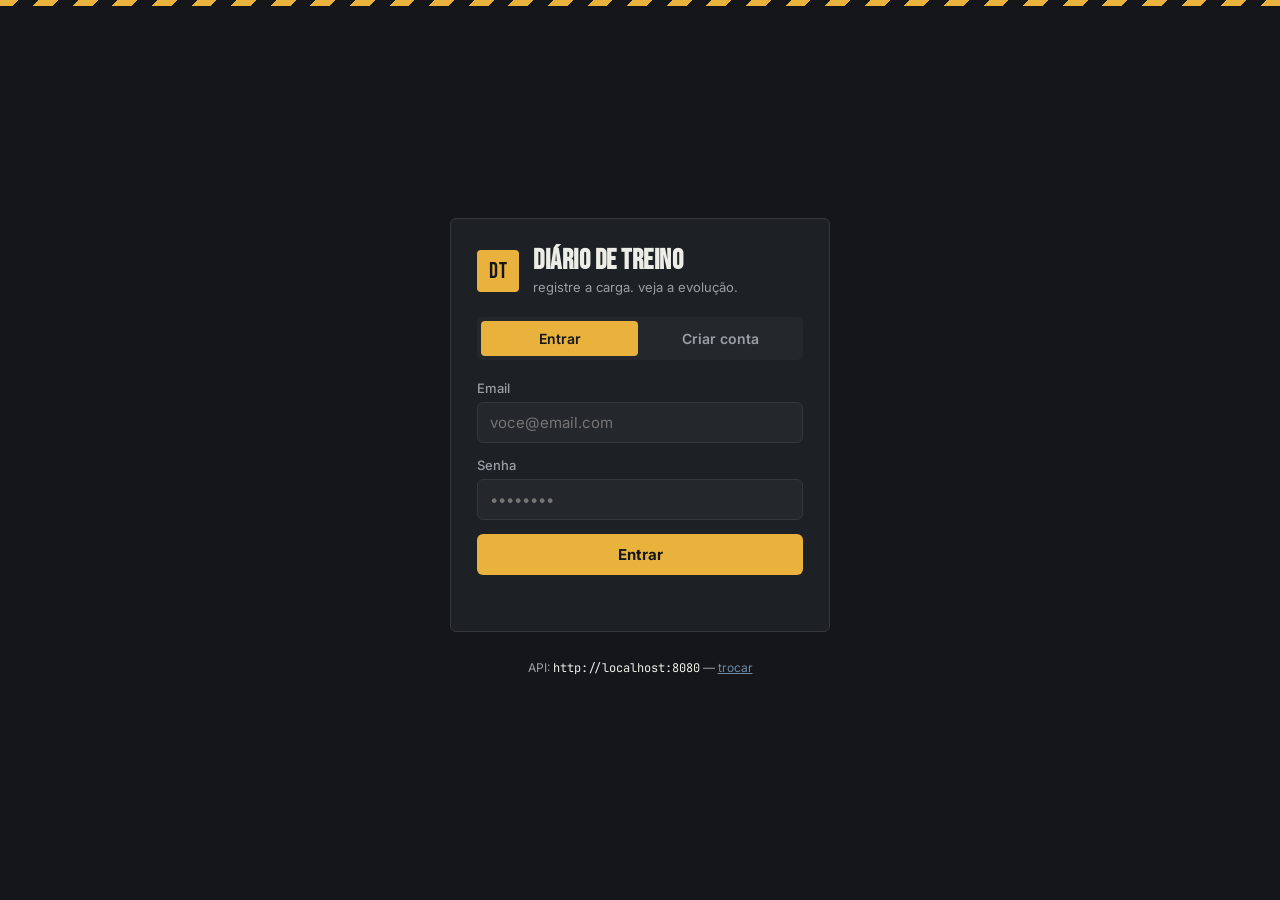
==== src/main/resources/static/dashboard.html @ a4f87034 "Initial Commit Message" ====
<!DOCTYPE html>
<html lang="pt-BR">
<head>
    <meta charset="UTF-8">
    <meta name="viewport" content="width=device-width, initial-scale=1.0">
    <title>Diário de Treino — Painel</title>
    <link rel="preconnect" href="https://fonts.googleapis.com">
    <link href="https://fonts.googleapis.com/css2?family=Bebas+Neue&family=Inter:wght@400;500;600;700&family=JetBrains+Mono:wght@500;700&display=swap" rel="stylesheet">
    <link rel="stylesheet" href="css/style.css">
</head>
<body class="app-body">

<header class="topbar">
    <div class="brand brand--compact">
        <span class="brand-mark">DT</span>
        <h1 class="brand-title">Diário de Treino</h1>
    </div>
    <div class="topbar-right">
        <span class="user-chip" id="user-chip">—</span>
        <button class="btn-ghost" id="btn-logout">Sair</button>
    </div>
</header>

<nav class="tabs tabs--section" role="tablist">
    <button class="tab active" data-view="fichas" role="tab" aria-selected="true">Fichas</button>
    <button class="tab" data-view="exercicios" role="tab" aria-selected="false">Exercícios</button>
</nav>

<main class="app-main">

    <!-- VIEW: FICHAS -->
    <section id="view-fichas" class="view">
        <div class="view-head">
            <h2 class="view-title">Suas fichas</h2>
            <button class="btn-primary btn-sm" id="btn-nova-ficha">+ Nova ficha</button>
        </div>

        <form id="form-ficha" class="inline-form hidden">
            <input type="text" name="nome" placeholder="Nome da ficha (ex: Treino A - Peito)" required>
            <button type="submit" class="btn-primary btn-sm">Salvar</button>
            <button type="button" class="btn-ghost btn-sm" id="btn-cancelar-ficha">Cancelar</button>
        </form>

        <p class="empty-state hidden" id="fichas-empty">Nenhuma ficha ainda. Crie a primeira acima — é onde você organiza os exercícios do seu treino.</p>

        <div class="grid" id="fichas-grid"></div>
    </section>

    <!-- VIEW: EXERCICIOS -->
    <section id="view-exercicios" class="view hidden">
        <div class="view-head">
            <h2 class="view-title">Exercícios cadastrados</h2>
            <button class="btn-primary btn-sm" id="btn-novo-exercicio">+ Novo exercício</button>
        </div>

        <form id="form-exercicio" class="inline-form hidden">
            <input type="text" name="nome" placeholder="Nome (ex: Supino reto)" required>
            <input type="text" name="grupoMuscular" placeholder="Grupo muscular (ex: Peito)">
            <button type="submit" class="btn-primary btn-sm">Salvar</button>
            <button type="button" class="btn-ghost btn-sm" id="btn-cancelar-exercicio">Cancelar</button>
        </form>

        <p class="empty-state hidden" id="exercicios-empty">Nenhum exercício cadastrado ainda. Adicione supino, agachamento, remada — o que fizer parte do seu treino.</p>

        <table class="table" id="exercicios-table">
            <thead>
            <tr><th>Nome</th><th>Grupo muscular</th><th></th></tr>
            </thead>
            <tbody id="exercicios-tbody"></tbody>
        </table>
    </section>

</main>

<!-- MODAL: DETALHE DA FICHA -->
<div class="modal-overlay hidden" id="modal-ficha">
    <div class="modal">
        <div class="modal-head">
            <h3 id="modal-ficha-titulo">Ficha</h3>
            <button class="btn-ghost btn-icon" id="btn-fechar-modal" aria-label="Fechar">✕</button>
        </div>

        <form id="form-vincular" class="inline-form">
            <select name="exercicioId" id="select-exercicio" required>
                <option value="">Escolha um exercício…</option>
            </select>
            <input type="number" name="series" placeholder="Séries" min="1" required class="input-num">
            <input type="number" name="repeticoes" placeholder="Reps" min="1" required class="input-num">
            <button type="submit" class="btn-primary btn-sm">Adicionar</button>
        </form>

        <p class="empty-state hidden" id="vinculos-empty">Ainda sem exercícios nessa ficha. Adicione um acima.</p>

        <ul class="exercise-list" id="vinculos-list"></ul>
    </div>
</div>

<script src="js/api.js"></script>
<script src="js/dashboard.js"></script>
</body>
</html>
---- src/main/resources/static/css/style.css ----
/* =========================================================
   Diário de Treino — design tokens
   Conceito: academia / ferro / giz. Fundo grafite, tipografia
   condensada de pôster, acento amarelo-giz, dados em monoespaçada.
   ========================================================= */

:root {
  --bg:        #14161a;
  --surface:   #1d2024;
  --surface-2: #24272c;
  --border:    #33373d;
  --text:      #edede8;
  --text-dim:  #9a9ea5;
  --accent:    #e8b23d;   /* amarelo-giz / fita de anilha */
  --accent-ink:#14161a;
  --steel:     #6f8ba6;   /* azul-aço, ação secundária */
  --danger:    #d1533f;

  --font-display: 'Bebas Neue', sans-serif;
  --font-body:    'Inter', sans-serif;
  --font-mono:    'JetBrains Mono', monospace;

  --radius: 6px;
}

* { box-sizing: border-box; }

html, body {
  margin: 0;
  padding: 0;
  background: var(--bg);
  color: var(--text);
  font-family: var(--font-body);
  -webkit-font-smoothing: antialiased;
}

button, input, select {
  font-family: inherit;
  color: inherit;
}

a { color: var(--steel); }

:focus-visible {
  outline: 2px solid var(--accent);
  outline-offset: 2px;
}

.hidden { display: none !important; }

/* -----------------------------------------------------------
   Signature element: the plate stripe — a repeating diagonal
   hazard-tape motif, used once, thin, at the very top of the
   auth screen. References gym floor tape / loading-zone tape.
   ----------------------------------------------------------- */
.plate-stripe {
  height: 6px;
  width: 100%;
  background: repeating-linear-gradient(
    -45deg,
    var(--accent),
    var(--accent) 14px,
    var(--bg) 14px,
    var(--bg) 28px
  );
}

/* -----------------------------------------------------------
   Brand
   ----------------------------------------------------------- */
.brand {
  display: flex;
  align-items: center;
  gap: 14px;
}

.brand--compact { gap: 10px; }

.brand-mark {
  display: grid;
  place-items: center;
  width: 42px;
  height: 42px;
  background: var(--accent);
  color: var(--accent-ink);
  font-family: var(--font-display);
  font-size: 22px;
  letter-spacing: 0.5px;
  border-radius: 4px;
  flex-shrink: 0;
}

.brand-title {
  font-family: var(--font-display);
  font-size: 28px;
  letter-spacing: 0.5px;
  margin: 0;
  line-height: 1;
}

.brand--compact .brand-title { font-size: 22px; }

.brand-sub {
  margin: 4px 0 0;
  font-size: 13px;
  color: var(--text-dim);
}

/* -----------------------------------------------------------
   Auth screen
   ----------------------------------------------------------- */
.auth-body {
  min-height: 100vh;
  display: flex;
  flex-direction: column;
}

.auth-wrap {
  flex: 1;
  display: flex;
  flex-direction: column;
  align-items: center;
  justify-content: center;
  padding: 32px 16px;
  gap: 16px;
}

.auth-card {
  width: 100%;
  max-width: 380px;
  background: var(--surface);
  border: 1px solid var(--border);
  border-radius: var(--radius);
  padding: 28px 26px 24px;
}

.auth-card .brand { margin-bottom: 22px; }

.tabs {
  display: flex;
  gap: 4px;
  background: var(--surface-2);
  border-radius: var(--radius);
  padding: 4px;
  margin-bottom: 20px;
}

.tab {
  flex: 1;
  border: none;
  background: transparent;
  color: var(--text-dim);
  padding: 9px 12px;
  border-radius: 4px;
  font-weight: 600;
  font-size: 14px;
  cursor: pointer;
  transition: background 0.15s, color 0.15s;
}

.tab.active {
  background: var(--accent);
  color: var(--accent-ink);
}

.tabs--section {
  padding: 0 24px;
  max-width: 720px;
  margin: 18px auto 0;
  background: none;
}

.tabs--section .tab {
  flex: none;
  padding: 8px 18px;
}

.auth-form {
  display: flex;
  flex-direction: column;
  gap: 14px;
}

.field {
  display: flex;
  flex-direction: column;
  gap: 6px;
  font-size: 13px;
  color: var(--text-dim);
  font-weight: 500;
}

.field input {
  background: var(--surface-2);
  border: 1px solid var(--border);
  border-radius: var(--radius);
  padding: 10px 12px;
  font-size: 15px;
  color: var(--text);
}

.field input:focus { border-color: var(--accent); }

.btn-primary {
  background: var(--accent);
  color: var(--accent-ink);
  border: none;
  border-radius: var(--radius);
  padding: 11px 16px;
  font-weight: 700;
  font-size: 15px;
  cursor: pointer;
  transition: filter 0.15s;
}

.btn-primary:hover { filter: brightness(1.08); }
.btn-primary:active { filter: brightness(0.95); }

.btn-sm { padding: 8px 14px; font-size: 13px; }

.btn-ghost {
  background: transparent;
  border: 1px solid var(--border);
  color: var(--text);
  border-radius: var(--radius);
  padding: 9px 14px;
  font-weight: 600;
  font-size: 13px;
  cursor: pointer;
}

.btn-ghost:hover { border-color: var(--steel); }

.btn-icon { padding: 6px 10px; }

.link-btn {
  background: none;
  border: none;
  color: var(--steel);
  text-decoration: underline;
  cursor: pointer;
  font-size: inherit;
  padding: 0;
}

.form-msg {
  min-height: 18px;
  font-size: 13px;
  margin: 0;
}

.form-msg[data-tone="error"] { color: var(--danger); }
.form-msg[data-tone="ok"] { color: var(--accent); }

.api-hint {
  font-size: 12px;
  color: var(--text-dim);
}

.api-hint code {
  font-family: var(--font-mono);
  color: var(--text);
}

/* -----------------------------------------------------------
   App shell
   ----------------------------------------------------------- */
.app-body {
  min-height: 100vh;
}

.topbar {
  display: flex;
  align-items: center;
  justify-content: space-between;
  padding: 16px 24px;
  border-bottom: 1px solid var(--border);
  background: var(--surface);
}

.topbar-right {
  display: flex;
  align-items: center;
  gap: 12px;
}

.user-chip {
  font-family: var(--font-mono);
  font-size: 13px;
  color: var(--text-dim);
  background: var(--surface-2);
  padding: 6px 12px;
  border-radius: 20px;
  border: 1px solid var(--border);
}

.app-main {
  max-width: 720px;
  margin: 24px auto 60px;
  padding: 0 24px;
}

.view-head {
  display: flex;
  align-items: center;
  justify-content: space-between;
  margin-bottom: 16px;
}

.view-title {
  font-family: var(--font-display);
  font-size: 26px;
  letter-spacing: 0.4px;
  margin: 0;
}

.inline-form {
  display: flex;
  gap: 10px;
  flex-wrap: wrap;
  background: var(--surface);
  border: 1px solid var(--border);
  border-radius: var(--radius);
  padding: 14px;
  margin-bottom: 18px;
}

.inline-form input,
.inline-form select {
  background: var(--surface-2);
  border: 1px solid var(--border);
  border-radius: var(--radius);
  padding: 9px 11px;
  font-size: 14px;
  flex: 1;
  min-width: 140px;
}

.inline-form .input-num { flex: 0 0 90px; min-width: 0; }

.empty-state {
  color: var(--text-dim);
  font-size: 14px;
  border: 1px dashed var(--border);
  border-radius: var(--radius);
  padding: 20px;
  text-align: center;
}

/* -----------------------------------------------------------
   Fichas grid — cards look like small loading plates on a rack
   ----------------------------------------------------------- */
.grid {
  display: grid;
  grid-template-columns: repeat(auto-fill, minmax(220px, 1fr));
  gap: 14px;
}

.ficha-card {
  background: var(--surface);
  border: 1px solid var(--border);
  border-radius: var(--radius);
  padding: 16px;
  cursor: pointer;
  transition: border-color 0.15s, transform 0.1s;
  position: relative;
}

.ficha-card:hover {
  border-color: var(--accent);
  transform: translateY(-2px);
}

.ficha-card h3 {
  font-family: var(--font-display);
  font-size: 20px;
  margin: 0 0 6px;
  letter-spacing: 0.3px;
}

.ficha-card .ficha-count {
  font-family: var(--font-mono);
  font-size: 12px;
  color: var(--text-dim);
}

.ficha-card .ficha-delete {
  position: absolute;
  top: 10px;
  right: 10px;
  background: none;
  border: none;
  color: var(--text-dim);
  cursor: pointer;
  font-size: 14px;
  padding: 4px;
  line-height: 1;
}

.ficha-card .ficha-delete:hover { color: var(--danger); }

/* -----------------------------------------------------------
   Exercicios table
   ----------------------------------------------------------- */
.table {
  width: 100%;
  border-collapse: collapse;
  background: var(--surface);
  border: 1px solid var(--border);
  border-radius: var(--radius);
  overflow: hidden;
}

.table th, .table td {
  text-align: left;
  padding: 11px 14px;
  font-size: 14px;
  border-bottom: 1px solid var(--border);
}

.table th {
  color: var(--text-dim);
  font-size: 12px;
  text-transform: uppercase;
  letter-spacing: 0.5px;
  font-weight: 600;
}

.table tr:last-child td { border-bottom: none; }

.table .row-delete {
  background: none;
  border: none;
  color: var(--text-dim);
  cursor: pointer;
  float: right;
}

.table .row-delete:hover { color: var(--danger); }

/* -----------------------------------------------------------
   Modal (ficha detail)
   ----------------------------------------------------------- */
.modal-overlay {
  position: fixed;
  inset: 0;
  background: rgba(0,0,0,0.6);
  display: flex;
  align-items: center;
  justify-content: center;
  padding: 20px;
  z-index: 10;
}

.modal {
  background: var(--surface);
  border: 1px solid var(--border);
  border-radius: var(--radius);
  padding: 22px;
  width: 100%;
  max-width: 480px;
  max-height: 85vh;
  overflow-y: auto;
}

.modal-head {
  display: flex;
  align-items: center;
  justify-content: space-between;
  margin-bottom: 16px;
}

.modal-head h3 {
  font-family: var(--font-display);
  font-size: 24px;
  margin: 0;
  letter-spacing: 0.3px;
}

.exercise-list {
  list-style: none;
  margin: 0;
  padding: 0;
  display: flex;
  flex-direction: column;
  gap: 8px;
}

.exercise-list li {
  display: flex;
  align-items: center;
  justify-content: space-between;
  background: var(--surface-2);
  border: 1px solid var(--border);
  border-radius: var(--radius);
  padding: 10px 12px;
}

.exercise-list .ex-name {
  font-weight: 600;
  font-size: 14px;
}

.exercise-list .ex-meta {
  font-family: var(--font-mono);
  font-size: 13px;
  color: var(--accent);
}

.exercise-list .ex-remove {
  background: none;
  border: none;
  color: var(--text-dim);
  cursor: pointer;
  font-size: 13px;
}

.exercise-list .ex-remove:hover { color: var(--danger); }

/* -----------------------------------------------------------
   Responsive
   ----------------------------------------------------------- */
@media (max-width: 480px) {
  .topbar { padding: 14px 16px; }
  .app-main { padding: 0 16px; }
  .tabs--section { padding: 0 16px; }
  .inline-form input, .inline-form select { flex: 1 1 100%; }
}

@media (prefers-reduced-motion: reduce) {
  * { transition: none !important; animation: none !important; }
}
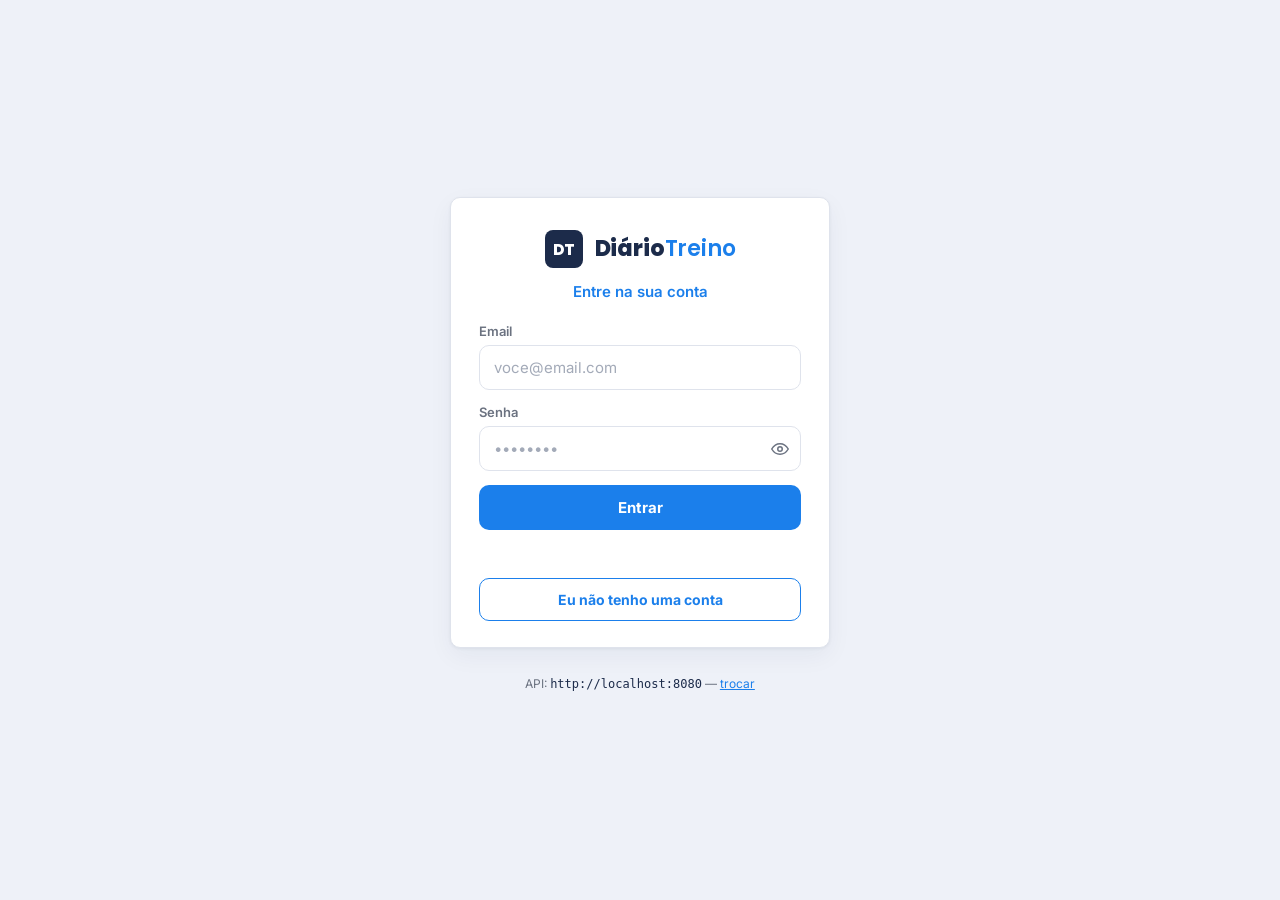
==== commit 7711775d: "Atualização nas cores" ====
--- a/src/main/resources/static/dashboard.html
+++ b/src/main/resources/static/dashboard.html
@@ -5,7 +5,7 @@
     <meta name="viewport" content="width=device-width, initial-scale=1.0">
     <title>Diário de Treino — Painel</title>
     <link rel="preconnect" href="https://fonts.googleapis.com">
-    <link href="https://fonts.googleapis.com/css2?family=Bebas+Neue&family=Inter:wght@400;500;600;700&family=JetBrains+Mono:wght@500;700&display=swap" rel="stylesheet">
+    <link href="https://fonts.googleapis.com/css2?family=Poppins:wght@600;700;800&family=Inter:wght@400;500;600;700&display=swap" rel="stylesheet">
     <link rel="stylesheet" href="css/style.css">
 </head>
 <body class="app-body">
@@ -13,11 +13,11 @@
 <header class="topbar">
     <div class="brand brand--compact">
         <span class="brand-mark">DT</span>
-        <h1 class="brand-title">Diário de Treino</h1>
+        <h1 class="brand-title">Diário<span class="brand-title-thin">Treino</span></h1>
     </div>
     <div class="topbar-right">
         <span class="user-chip" id="user-chip">—</span>
-        <button class="btn-ghost" id="btn-logout">Sair</button>
+        <button class="btn-outline btn-sm" id="btn-logout">Sair</button>
     </div>
 </header>
 
--- a/src/main/resources/static/css/style.css
+++ b/src/main/resources/static/css/style.css
@@ -1,26 +1,29 @@
 /* =========================================================
    Diário de Treino — design tokens
-   Conceito: academia / ferro / giz. Fundo grafite, tipografia
-   condensada de pôster, acento amarelo-giz, dados em monoespaçada.
+   Paleta clara: fundo lavanda suave, texto azul-marinho,
+   azul vibrante como cor de ação. Inspirado em apps de
+   fitness/personal trainer, visual limpo e confiável.
    ========================================================= */
 
 :root {
-  --bg:        #14161a;
-  --surface:   #1d2024;
-  --surface-2: #24272c;
-  --border:    #33373d;
-  --text:      #edede8;
-  --text-dim:  #9a9ea5;
-  --accent:    #e8b23d;   /* amarelo-giz / fita de anilha */
-  --accent-ink:#14161a;
-  --steel:     #6f8ba6;   /* azul-aço, ação secundária */
-  --danger:    #d1533f;
-
-  --font-display: 'Bebas Neue', sans-serif;
+  --bg:        #eef1f8;
+  --surface:   #ffffff;
+  --surface-2: #f5f7fb;
+  --border:    #dfe3ec;
+
+  --text:      #1c2b4a;   /* azul-marinho, texto principal e títulos */
+  --text-dim:  #6b7280;   /* cinza neutro, texto secundário */
+
+  --blue:      #1b7feb;   /* azul vibrante, ação principal */
+  --blue-dark: #1665c2;
+  --blue-ink:  #ffffff;
+
+  --red:       #e0393f;   /* perigo/excluir */
+
+  --font-display: 'Poppins', sans-serif;
   --font-body:    'Inter', sans-serif;
-  --font-mono:    'JetBrains Mono', monospace;
-
-  --radius: 6px;
+
+  --radius: 10px;
 }
 
 * { box-sizing: border-box; }
@@ -39,75 +42,68 @@
   color: inherit;
 }
 
-a { color: var(--steel); }
+a { color: var(--blue); }
 
 :focus-visible {
-  outline: 2px solid var(--accent);
+  outline: 2px solid var(--blue);
   outline-offset: 2px;
 }
 
 .hidden { display: none !important; }
 
 /* -----------------------------------------------------------
-   Signature element: the plate stripe — a repeating diagonal
-   hazard-tape motif, used once, thin, at the very top of the
-   auth screen. References gym floor tape / loading-zone tape.
-   ----------------------------------------------------------- */
-.plate-stripe {
-  height: 6px;
-  width: 100%;
-  background: repeating-linear-gradient(
-    -45deg,
-    var(--accent),
-    var(--accent) 14px,
-    var(--bg) 14px,
-    var(--bg) 28px
-  );
-}
-
-/* -----------------------------------------------------------
    Brand
    ----------------------------------------------------------- */
 .brand {
   display: flex;
   align-items: center;
-  gap: 14px;
-}
-
-.brand--compact { gap: 10px; }
+  justify-content: center;
+  gap: 12px;
+}
+
+.brand--compact { justify-content: flex-start; gap: 10px; }
 
 .brand-mark {
   display: grid;
   place-items: center;
-  width: 42px;
-  height: 42px;
-  background: var(--accent);
-  color: var(--accent-ink);
+  width: 38px;
+  height: 38px;
+  background: var(--text);
+  color: #fff;
   font-family: var(--font-display);
-  font-size: 22px;
-  letter-spacing: 0.5px;
-  border-radius: 4px;
+  font-weight: 800;
+  font-size: 15px;
+  border-radius: 8px;
   flex-shrink: 0;
 }
 
 .brand-title {
   font-family: var(--font-display);
-  font-size: 28px;
-  letter-spacing: 0.5px;
+  font-weight: 800;
+  font-size: 22px;
+  letter-spacing: -0.2px;
   margin: 0;
   line-height: 1;
-}
-
-.brand--compact .brand-title { font-size: 22px; }
+  color: var(--text);
+}
+
+.brand-title-thin {
+  font-weight: 600;
+  color: var(--blue);
+}
+
+.brand--compact .brand-title { font-size: 19px; }
 
 .brand-sub {
-  margin: 4px 0 0;
-  font-size: 13px;
-  color: var(--text-dim);
-}
-
-/* -----------------------------------------------------------
-   Auth screen
+  margin: 14px 0 22px;
+  font-size: 15px;
+  font-weight: 600;
+  color: var(--blue);
+  text-align: center;
+}
+
+/* -----------------------------------------------------------
+   Auth screens (login.html / cadastro.html)
    ----------------------------------------------------------- */
 .auth-body {
   min-height: 100vh;
@@ -131,48 +127,8 @@
   background: var(--surface);
   border: 1px solid var(--border);
   border-radius: var(--radius);
-  padding: 28px 26px 24px;
-}
-
-.auth-card .brand { margin-bottom: 22px; }
-
-.tabs {
-  display: flex;
-  gap: 4px;
-  background: var(--surface-2);
-  border-radius: var(--radius);
-  padding: 4px;
-  margin-bottom: 20px;
-}
-
-.tab {
-  flex: 1;
-  border: none;
-  background: transparent;
-  color: var(--text-dim);
-  padding: 9px 12px;
-  border-radius: 4px;
-  font-weight: 600;
-  font-size: 14px;
-  cursor: pointer;
-  transition: background 0.15s, color 0.15s;
-}
-
-.tab.active {
-  background: var(--accent);
-  color: var(--accent-ink);
-}
-
-.tabs--section {
-  padding: 0 24px;
-  max-width: 720px;
-  margin: 18px auto 0;
-  background: none;
-}
-
-.tabs--section .tab {
-  flex: none;
-  padding: 8px 18px;
+  padding: 32px 28px 26px;
+  box-shadow: 0 1px 3px rgba(28, 43, 74, 0.06), 0 8px 24px rgba(28, 43, 74, 0.05);
 }
 
 .auth-form {
@@ -187,36 +143,86 @@
   gap: 6px;
   font-size: 13px;
   color: var(--text-dim);
-  font-weight: 500;
+  font-weight: 600;
 }
 
 .field input {
-  background: var(--surface-2);
-  border: 1px solid var(--border);
-  border-radius: var(--radius);
-  padding: 10px 12px;
+  background: var(--surface);
+  border: 1px solid var(--border);
+  border-radius: var(--radius);
+  padding: 12px 14px;
   font-size: 15px;
   color: var(--text);
 }
 
-.field input:focus { border-color: var(--accent); }
-
+.field input::placeholder { color: #a3aab8; }
+.field input:focus { border-color: var(--blue); }
+
+.password-wrap {
+  position: relative;
+  display: flex;
+}
+
+.password-wrap input {
+  width: 100%;
+  padding-right: 42px;
+}
+
+.toggle-password {
+  position: absolute;
+  right: 6px;
+  top: 50%;
+  transform: translateY(-50%);
+  background: none;
+  border: none;
+  color: var(--text-dim);
+  cursor: pointer;
+  padding: 6px;
+  display: flex;
+  align-items: center;
+  border-radius: 6px;
+}
+
+.toggle-password:hover { color: var(--blue); }
+.toggle-password.is-visible { color: var(--blue); }
+
+/* -----------------------------------------------------------
+   Buttons
+   ----------------------------------------------------------- */
 .btn-primary {
-  background: var(--accent);
-  color: var(--accent-ink);
-  border: none;
-  border-radius: var(--radius);
-  padding: 11px 16px;
+  background: var(--blue);
+  color: var(--blue-ink);
+  border: none;
+  border-radius: var(--radius);
+  padding: 13px 16px;
   font-weight: 700;
   font-size: 15px;
   cursor: pointer;
-  transition: filter 0.15s;
-}
-
-.btn-primary:hover { filter: brightness(1.08); }
+  transition: background 0.15s;
+}
+
+.btn-primary:hover { background: var(--blue-dark); }
 .btn-primary:active { filter: brightness(0.95); }
 
-.btn-sm { padding: 8px 14px; font-size: 13px; }
+.btn-sm { padding: 9px 14px; font-size: 13px; }
+
+.btn-outline {
+  display: block;
+  text-align: center;
+  text-decoration: none;
+  background: var(--surface);
+  color: var(--blue);
+  border: 1px solid var(--blue);
+  border-radius: var(--radius);
+  padding: 12px 16px;
+  font-weight: 700;
+  font-size: 14px;
+  cursor: pointer;
+  margin-top: 12px;
+  transition: background 0.15s;
+}
+
+.btn-outline:hover { background: #eaf3fe; }
 
 .btn-ghost {
   background: transparent;
@@ -229,14 +235,13 @@
   cursor: pointer;
 }
 
-.btn-ghost:hover { border-color: var(--steel); }
-
+.btn-ghost:hover { border-color: var(--blue); }
 .btn-icon { padding: 6px 10px; }
 
 .link-btn {
   background: none;
   border: none;
-  color: var(--steel);
+  color: var(--blue);
   text-decoration: underline;
   cursor: pointer;
   font-size: inherit;
@@ -246,11 +251,11 @@
 .form-msg {
   min-height: 18px;
   font-size: 13px;
-  margin: 0;
-}
-
-.form-msg[data-tone="error"] { color: var(--danger); }
-.form-msg[data-tone="ok"] { color: var(--accent); }
+  margin: 4px 0 0;
+}
+
+.form-msg[data-tone="error"] { color: var(--red); }
+.form-msg[data-tone="ok"] { color: var(--blue); }
 
 .api-hint {
   font-size: 12px;
@@ -258,12 +263,12 @@
 }
 
 .api-hint code {
-  font-family: var(--font-mono);
-  color: var(--text);
-}
-
-/* -----------------------------------------------------------
-   App shell
+  font-family: monospace;
+  color: var(--text);
+}
+
+/* -----------------------------------------------------------
+   App shell (dashboard.html)
    ----------------------------------------------------------- */
 .app-body {
   min-height: 100vh;
@@ -285,7 +290,6 @@
 }
 
 .user-chip {
-  font-family: var(--font-mono);
   font-size: 13px;
   color: var(--text-dim);
   background: var(--surface-2);
@@ -300,6 +304,45 @@
   padding: 0 24px;
 }
 
+/* section tabs (Fichas / Exercícios) */
+.tabs {
+  display: flex;
+  gap: 4px;
+  background: var(--surface-2);
+  border-radius: var(--radius);
+  padding: 4px;
+}
+
+.tab {
+  flex: 1;
+  border: none;
+  background: transparent;
+  color: var(--text-dim);
+  padding: 9px 12px;
+  border-radius: 7px;
+  font-weight: 600;
+  font-size: 14px;
+  cursor: pointer;
+  transition: background 0.15s, color 0.15s;
+}
+
+.tab.active {
+  background: var(--blue);
+  color: #fff;
+}
+
+.tabs--section {
+  padding: 6px;
+  max-width: 720px;
+  margin: 18px auto 0;
+  width: fit-content;
+}
+
+.tabs--section .tab {
+  flex: none;
+  padding: 8px 20px;
+}
+
 .view-head {
   display: flex;
   align-items: center;
@@ -309,9 +352,10 @@
 
 .view-title {
   font-family: var(--font-display);
-  font-size: 26px;
-  letter-spacing: 0.4px;
+  font-weight: 700;
+  font-size: 21px;
   margin: 0;
+  color: var(--text);
 }
 
 .inline-form {
@@ -327,15 +371,18 @@
 
 .inline-form input,
 .inline-form select {
-  background: var(--surface-2);
-  border: 1px solid var(--border);
-  border-radius: var(--radius);
+  background: var(--surface);
+  border: 1px solid var(--border);
+  border-radius: 8px;
   padding: 9px 11px;
   font-size: 14px;
   flex: 1;
   min-width: 140px;
 }
 
+.inline-form input:focus,
+.inline-form select:focus { border-color: var(--blue); }
+
 .inline-form .input-num { flex: 0 0 90px; min-width: 0; }
 
 .empty-state {
@@ -345,10 +392,11 @@
   border-radius: var(--radius);
   padding: 20px;
   text-align: center;
-}
-
-/* -----------------------------------------------------------
-   Fichas grid — cards look like small loading plates on a rack
+  background: var(--surface);
+}
+
+/* -----------------------------------------------------------
+   Fichas grid
    ----------------------------------------------------------- */
 .grid {
   display: grid;
@@ -362,26 +410,28 @@
   border-radius: var(--radius);
   padding: 16px;
   cursor: pointer;
-  transition: border-color 0.15s, transform 0.1s;
+  transition: border-color 0.15s, transform 0.1s, box-shadow 0.15s;
   position: relative;
 }
 
 .ficha-card:hover {
-  border-color: var(--accent);
+  border-color: var(--blue);
   transform: translateY(-2px);
+  box-shadow: 0 6px 18px rgba(28, 43, 74, 0.08);
 }
 
 .ficha-card h3 {
   font-family: var(--font-display);
-  font-size: 20px;
+  font-weight: 700;
+  font-size: 16px;
   margin: 0 0 6px;
-  letter-spacing: 0.3px;
+  color: var(--text);
 }
 
 .ficha-card .ficha-count {
-  font-family: var(--font-mono);
   font-size: 12px;
-  color: var(--text-dim);
+  font-weight: 600;
+  color: var(--blue);
 }
 
 .ficha-card .ficha-delete {
@@ -397,7 +447,7 @@
   line-height: 1;
 }
 
-.ficha-card .ficha-delete:hover { color: var(--danger); }
+.ficha-card .ficha-delete:hover { color: var(--red); }
 
 /* -----------------------------------------------------------
    Exercicios table
@@ -416,6 +466,7 @@
   padding: 11px 14px;
   font-size: 14px;
   border-bottom: 1px solid var(--border);
+  color: var(--text);
 }
 
 .table th {
@@ -423,10 +474,12 @@
   font-size: 12px;
   text-transform: uppercase;
   letter-spacing: 0.5px;
-  font-weight: 600;
+  font-weight: 700;
+  background: var(--surface-2);
 }
 
 .table tr:last-child td { border-bottom: none; }
+.table tr:hover td { background: var(--surface-2); }
 
 .table .row-delete {
   background: none;
@@ -436,7 +489,18 @@
   float: right;
 }
 
-.table .row-delete:hover { color: var(--danger); }
+.table .row-delete:hover { color: var(--red); }
+
+.table .group-row td {
+  background: #eaf3fe;
+  color: var(--blue-dark);
+  font-family: var(--font-display);
+  font-weight: 700;
+  font-size: 13px;
+  letter-spacing: 0.3px;
+  padding: 8px 14px;
+  text-transform: uppercase;
+}
 
 /* -----------------------------------------------------------
    Modal (ficha detail)
@@ -444,7 +508,7 @@
 .modal-overlay {
   position: fixed;
   inset: 0;
-  background: rgba(0,0,0,0.6);
+  background: rgba(28, 43, 74, 0.45);
   display: flex;
   align-items: center;
   justify-content: center;
@@ -461,6 +525,7 @@
   max-width: 480px;
   max-height: 85vh;
   overflow-y: auto;
+  box-shadow: 0 20px 50px rgba(28, 43, 74, 0.2);
 }
 
 .modal-head {
@@ -472,9 +537,10 @@
 
 .modal-head h3 {
   font-family: var(--font-display);
-  font-size: 24px;
+  font-weight: 700;
+  font-size: 19px;
   margin: 0;
-  letter-spacing: 0.3px;
+  color: var(--text);
 }
 
 .exercise-list {
@@ -492,19 +558,20 @@
   justify-content: space-between;
   background: var(--surface-2);
   border: 1px solid var(--border);
-  border-radius: var(--radius);
+  border-radius: 8px;
   padding: 10px 12px;
 }
 
 .exercise-list .ex-name {
   font-weight: 600;
   font-size: 14px;
+  color: var(--text);
 }
 
 .exercise-list .ex-meta {
-  font-family: var(--font-mono);
-  font-size: 13px;
-  color: var(--accent);
+  font-weight: 700;
+  font-size: 13px;
+  color: var(--blue);
 }
 
 .exercise-list .ex-remove {
@@ -515,7 +582,7 @@
   font-size: 13px;
 }
 
-.exercise-list .ex-remove:hover { color: var(--danger); }
+.exercise-list .ex-remove:hover { color: var(--red); }
 
 /* -----------------------------------------------------------
    Responsive
@@ -523,7 +590,6 @@
 @media (max-width: 480px) {
   .topbar { padding: 14px 16px; }
   .app-main { padding: 0 16px; }
-  .tabs--section { padding: 0 16px; }
   .inline-form input, .inline-form select { flex: 1 1 100%; }
 }
 
